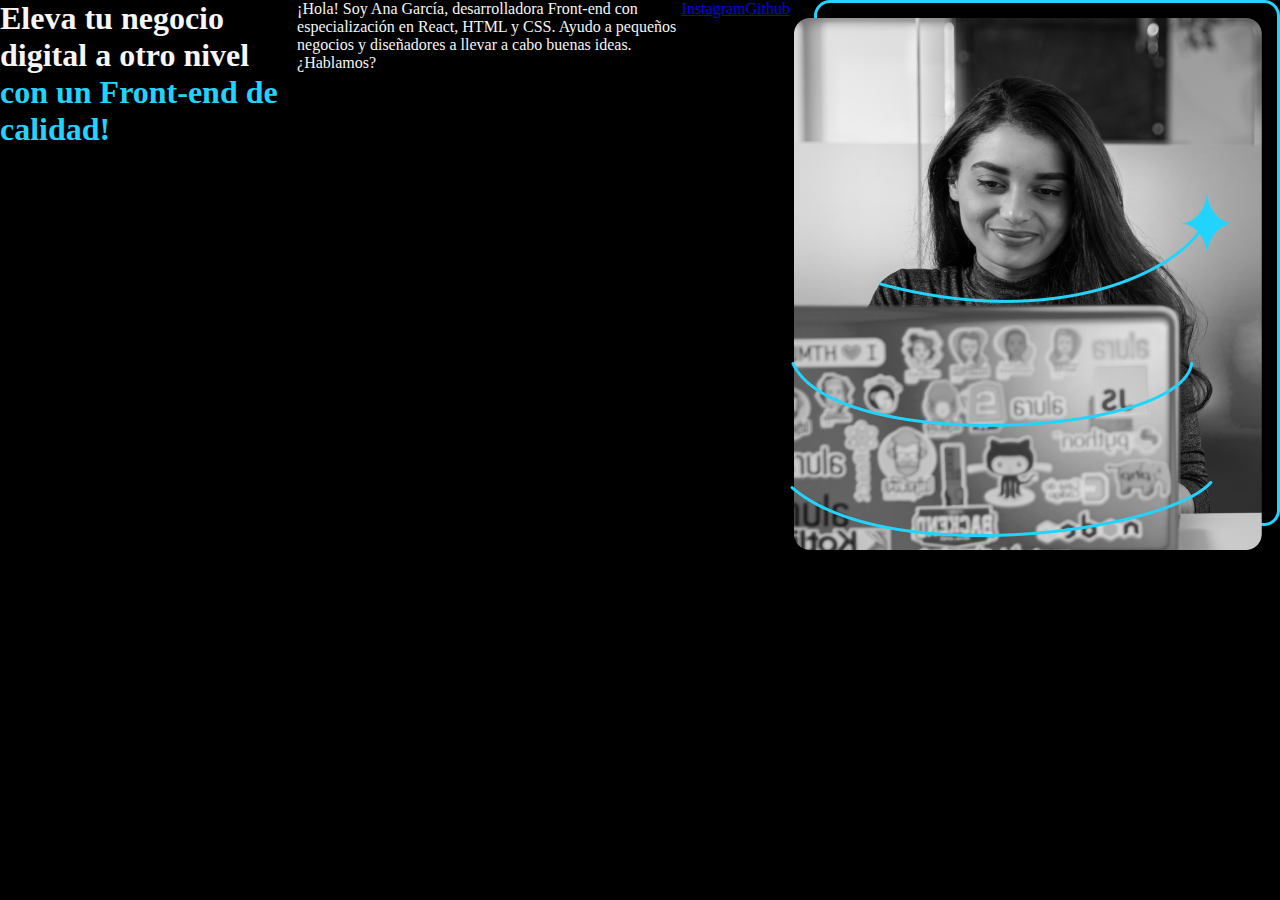
==== index.html @ c4a5f534 "first commit" ====
<!DOCTYPE html>
<html lang="es">
<head>
    <meta charset="UTF-8">
    <meta name="viewport" content="width=device-width, initial-scale=1.0">
    <title>Portfolio</title>
    <link rel="stylesheet" href="style.css">
</head>
<body>
    <header></header>
    <main class="presentation">
        <h1>
            Eleva tu negocio digital a otro nivel
            <strong class="title-highlight">
                con un Front-end de calidad!
            </strong>
        </h1>
        <p>
            ¡Hola! Soy Ana García, desarrolladora Front-end con especialización en React, HTML y CSS. 
            Ayudo a pequeños negocios y diseñadores a llevar a cabo buenas ideas. ¿Hablamos?
        </p>
        <a href="https://www.instagram.com/">
            Instagram
        </a>
        <a href="https://github.com/">
            Github
        </a>
        <img src="Imagem.png" alt="Imagen de Ana García Trabajando">
    </main>
    <footer></footer>
</body>
</html>
---- style.css ----
*{
    padding: 0;
    margin: 0;
}

body {
    background-color: #000000;
    color: #F6F6F6;
    height: 100vh;
    box-sizing: border-box;
}

.title-highlight{
    color: #22D4FD; 
}

.presentation{
    display: flex;
}
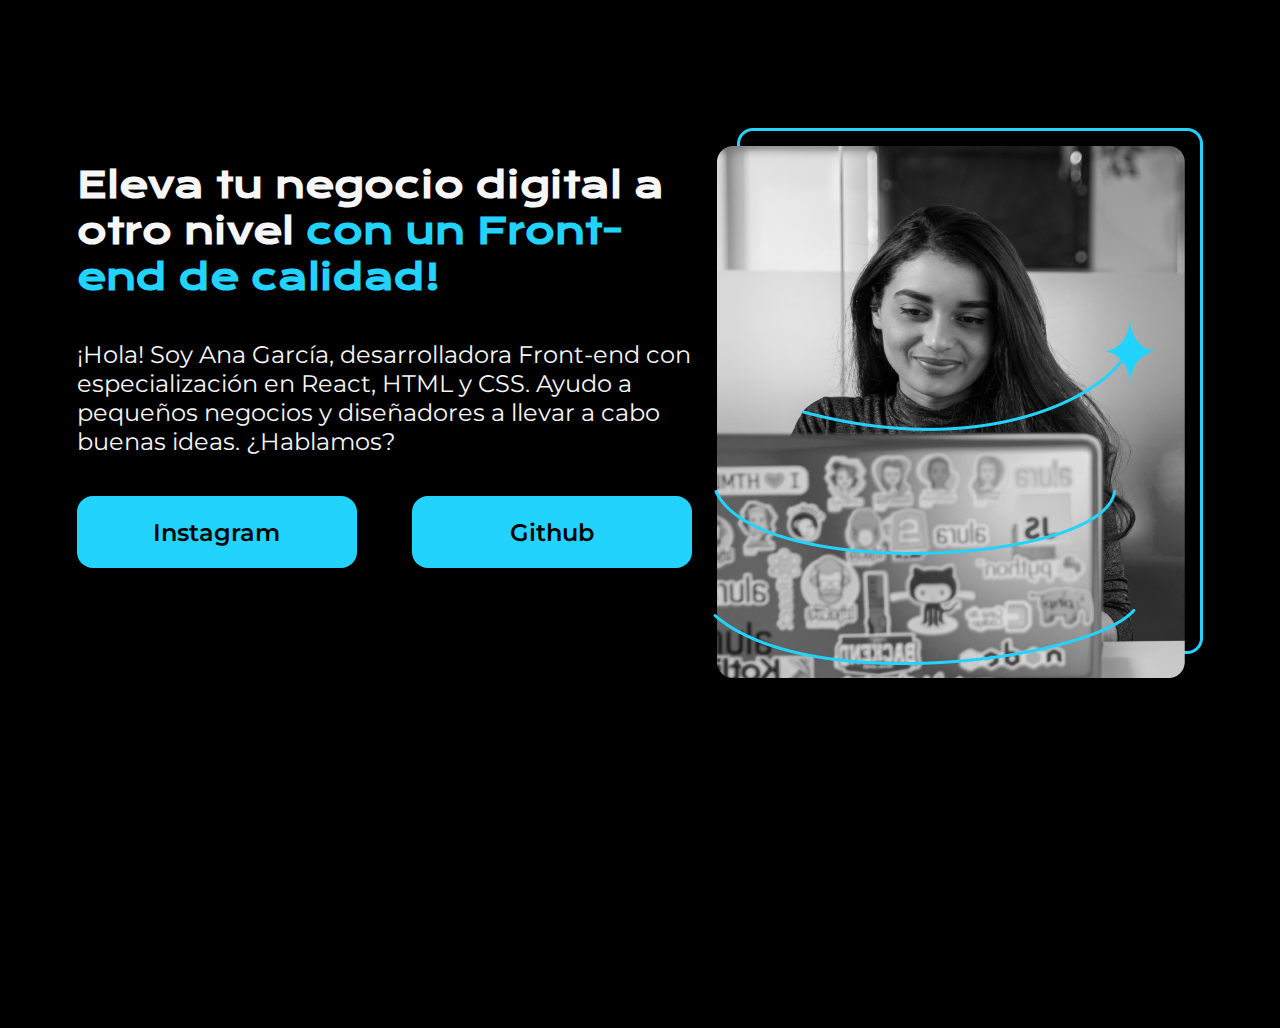
==== commit 87407320: "Changed Fonts, stylized buttons and centered boxes" ====
--- a/index.html
+++ b/index.html
@@ -2,6 +2,7 @@
 <html lang="es">
 <head>
     <meta charset="UTF-8">
+    <meta http-equiv="X-UA-Compatible" content="IE=edge">
     <meta name="viewport" content="width=device-width, initial-scale=1.0">
     <title>Portfolio</title>
     <link rel="stylesheet" href="style.css">
@@ -9,23 +10,27 @@
 <body>
     <header></header>
     <main class="presentation">
-        <h1>
-            Eleva tu negocio digital a otro nivel
-            <strong class="title-highlight">
-                con un Front-end de calidad!
-            </strong>
-        </h1>
-        <p>
-            ¡Hola! Soy Ana García, desarrolladora Front-end con especialización en React, HTML y CSS. 
-            Ayudo a pequeños negocios y diseñadores a llevar a cabo buenas ideas. ¿Hablamos?
-        </p>
-        <a href="https://www.instagram.com/">
-            Instagram
-        </a>
-        <a href="https://github.com/">
-            Github
-        </a>
-        <img src="Imagem.png" alt="Imagen de Ana García Trabajando">
+        <section class="presentation__content">
+            <h1 class="presentation__content__title">
+                Eleva tu negocio digital a otro nivel
+                <strong class="title-highlight">
+                    con un Front-end de calidad!
+                </strong>
+            </h1>
+            <p class="presentation__content__text">
+                ¡Hola! Soy Ana García, desarrolladora Front-end con especialización en React, HTML y CSS. 
+                Ayudo a pequeños negocios y diseñadores a llevar a cabo buenas ideas. ¿Hablamos?
+            </p>
+            <div class="presentation__links">
+                <a class="presentation__links__button" href="https://www.instagram.com/">
+                    Instagram
+                </a>
+                <a class="presentation__links__button" href="https://github.com/">
+                    Github
+                </a>
+            </div>
+        </section>
+        <img class="image" src="Imagem.png" alt="Imagen de Ana García Trabajando">
     </main>
     <footer></footer>
 </body>
--- a/style.css
+++ b/style.css
@@ -1,3 +1,5 @@
+@import url('https://fonts.googleapis.com/css2?family=Krona+One&family=Montserrat:ital,wght@0,100..900;1,100..900&display=swap');
+
 *{
     padding: 0;
     margin: 0;
@@ -16,4 +18,48 @@
 
 .presentation{
     display: flex;
+    align-items: center;
+    margin: 10% 6%;
+    justify-content: space-between;
+}
+
+.presentation__content{
+    width: 615px;
+    height: 482px;
+    display: flex;
+    flex-direction: column;
+    gap: 40px;
+}
+
+.presentation__content__title{
+    font-family: "Krona One", sans-serif;
+    font-size: 36px;
+}
+
+.presentation__content__text{
+    font-size: 24px;
+    font-family: "Montserrat", sans-serif;
+}
+
+.presentation__links{
+    display: flex;
+    justify-content: space-between;
+}
+
+.presentation__links__button{
+    width: 280px;
+    background-color: #22D4FD;
+    text-align: center;
+    padding: 21.5px 0px;
+    border-radius: 16px;
+    font-family: "Montserrat", sans-serif;
+    font-size: 24px;
+    font-weight: 600;
+    text-decoration: none;
+    color: #000000;
+}
+
+.image{
+    width: 488;
+    height: 550;
 }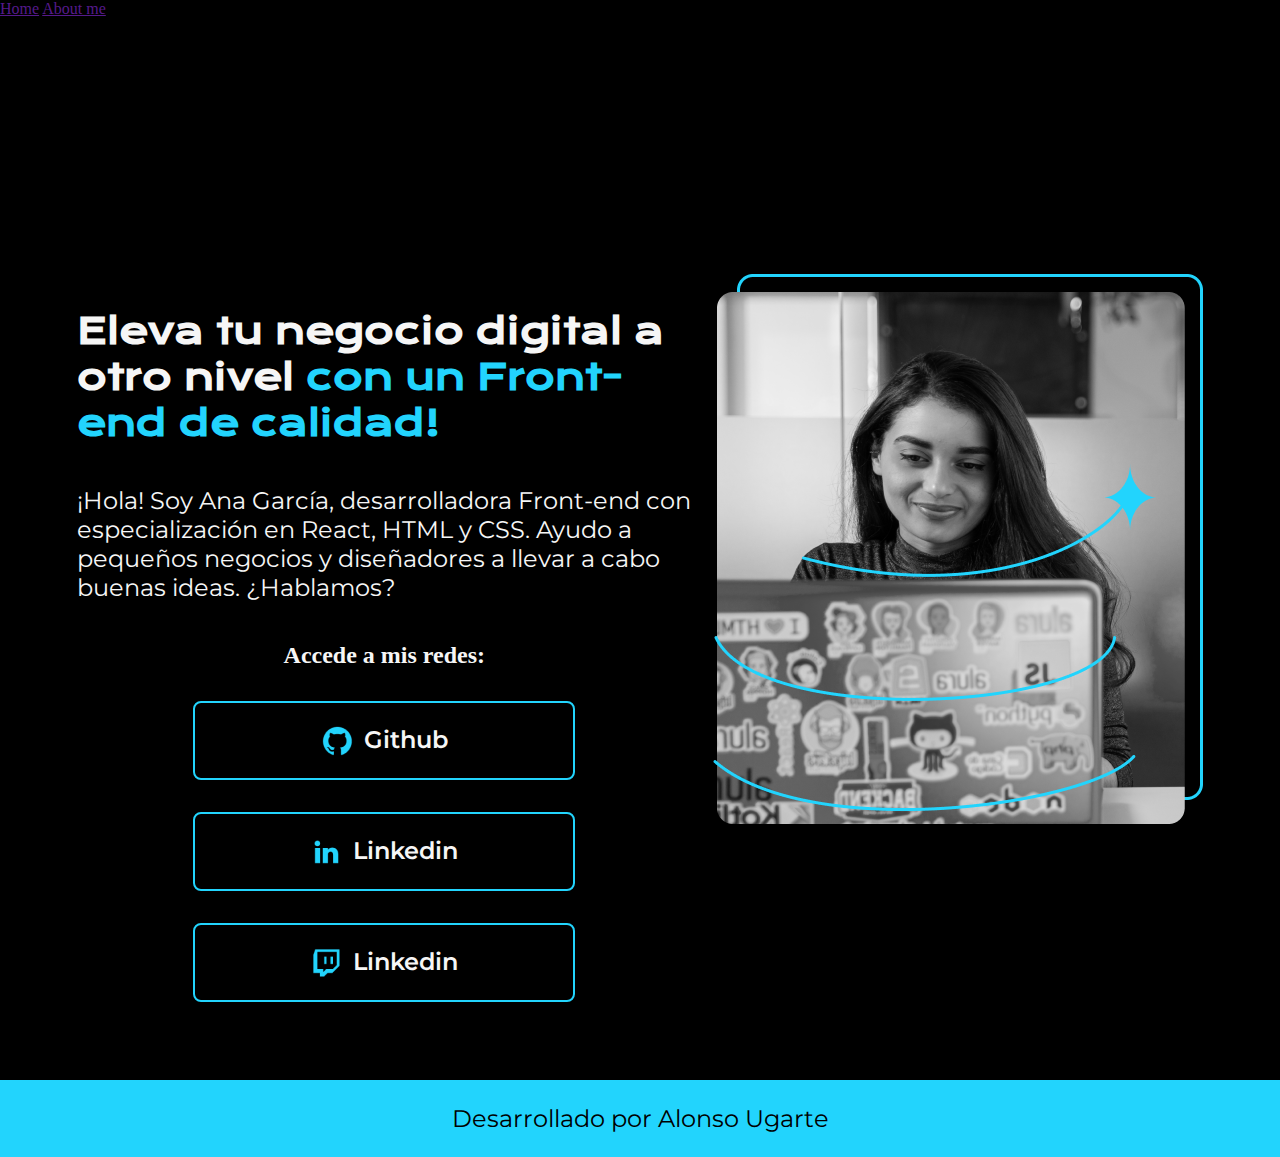
==== commit f3577ace: "Changed Style based on new requirements, added footer and header, added new assets" ====
--- a/index.html
+++ b/index.html
@@ -8,7 +8,12 @@
     <link rel="stylesheet" href="style.css">
 </head>
 <body>
-    <header></header>
+    <header class="header">
+        <nav class="header__menu">
+            <a class="header__menu__link" href="">Home</a>
+            <a class="header__menu__link" href="">About me</a>
+        </nav>
+    </header>
     <main class="presentation">
         <section class="presentation__content">
             <h1 class="presentation__content__title">
@@ -22,17 +27,27 @@
                 Ayudo a pequeños negocios y diseñadores a llevar a cabo buenas ideas. ¿Hablamos?
             </p>
             <div class="presentation__links">
-                <a class="presentation__links__button" href="https://www.instagram.com/">
-                    Instagram
+                <h2 class="presentation__links__subtitle">Accede a mis redes:</h2>
+                <a class="presentation__links__button" href="https://github.com/">
+                    <img src="./assets/github.png" alt="Link to Github">
+                    Github
                 </a>
                 <a class="presentation__links__button" href="https://github.com/">
-                    Github
+                    <img src="./assets/linkedin.png" alt="link to Linkedin">
+                    Linkedin
+                </a>
+                <a class="presentation__links__button" href="https://www.twitch.tv/">
+                    <img src="./assets/twitch.png" alt="link to Twitch">
+                    Linkedin
                 </a>
             </div>
         </section>
-        <img class="image" src="Imagem.png" alt="Imagen de Ana García Trabajando">
+        <img class="image" src="assets/Imagem.png" alt="Imagen de Ana García Trabajando">
     </main>
-    <footer></footer>
+    <footer class="footer">
+        <p>Desarrollado por Alonso Ugarte</p>
+    </footer>
+
 </body>
 </html>
 
--- a/style.css
+++ b/style.css
@@ -8,7 +8,6 @@
 body {
     background-color: #000000;
     color: #F6F6F6;
-    height: 100vh;
     box-sizing: border-box;
 }
 
@@ -19,7 +18,7 @@
 .presentation{
     display: flex;
     align-items: center;
-    margin: 10% 6%;
+    margin: 20% 6%;
     justify-content: space-between;
 }
 
@@ -44,22 +43,47 @@
 .presentation__links{
     display: flex;
     justify-content: space-between;
+    flex-direction: column;
+    align-items: center;
+    gap: 32px;
 }
 
+.presentation__links_subtitle{
+    font-family: "Krona One", sans-serif;
+    font-size: 24px;
+    font-weight: 400;
+}
 .presentation__links__button{
-    width: 280px;
-    background-color: #22D4FD;
+    width: 378px;
     text-align: center;
     padding: 21.5px 0px;
-    border-radius: 16px;
+    border-radius: 8px;
     font-family: "Montserrat", sans-serif;
     font-size: 24px;
     font-weight: 600;
     text-decoration: none;
-    color: #000000;
+    color: #F6F6F6;
+    border: 2px solid #22D4FD;
+    display: flex;
+    justify-content: center;
+    gap: 10px;
+
+}
+.presentation__links__button:hover{
+    background-color: #272727;
 }
 
 .image{
     width: 488;
     height: 550;
+}
+
+.footer{
+    background-color: #22D4FD;
+    padding: 24px;
+    color: #000000;
+    text-align: center;
+    font-family: "Montserrat", sans-serif;
+    font-size: 24px;
+    font-weight: 400;
 }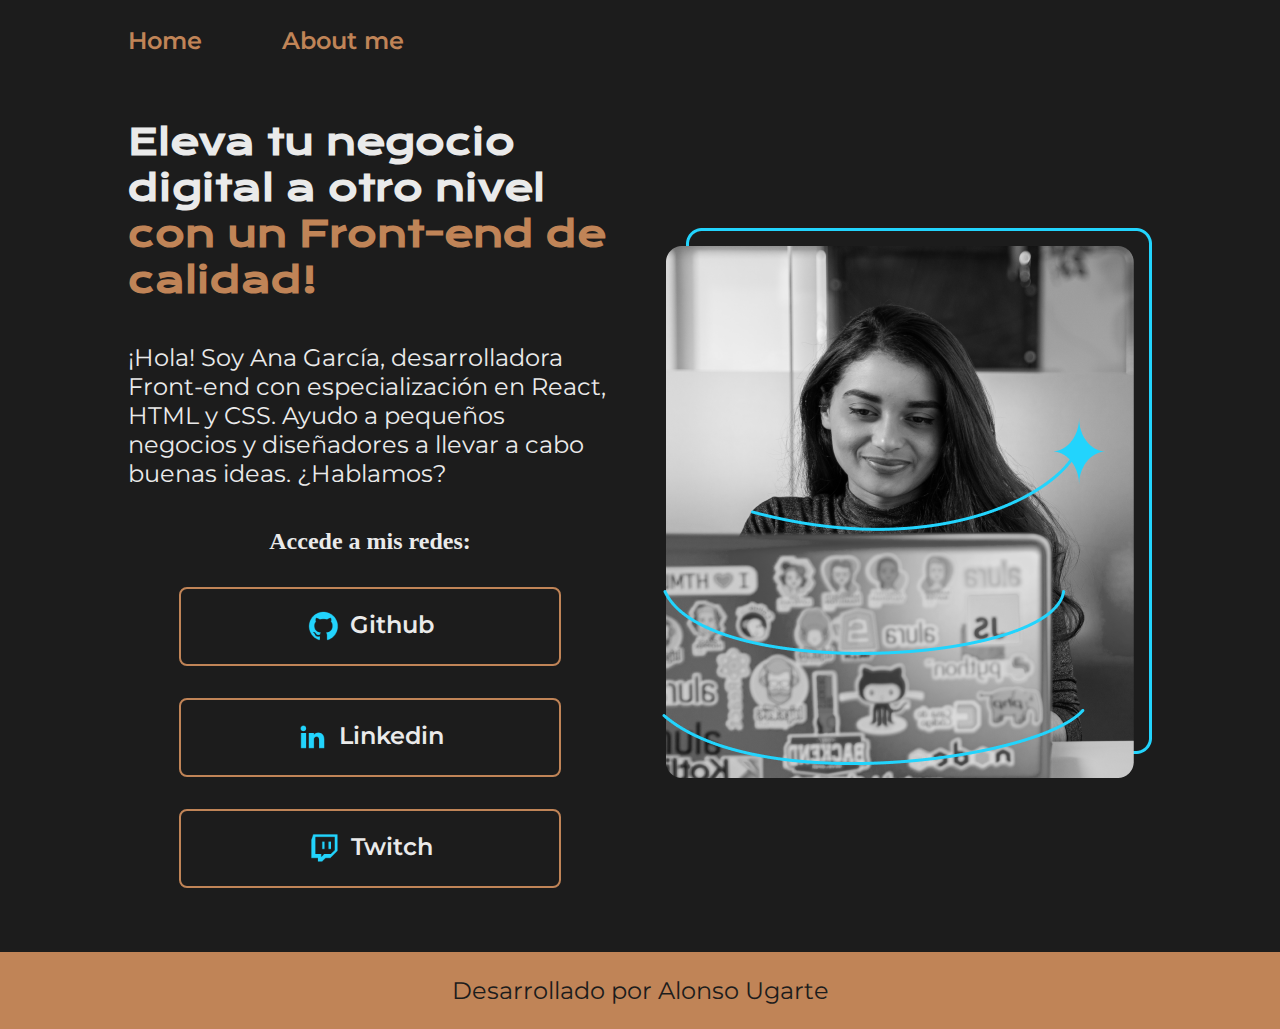
==== commit ee3a2307: "Added Variables and changed theme colors" ====
--- a/index.html
+++ b/index.html
@@ -5,13 +5,13 @@
     <meta http-equiv="X-UA-Compatible" content="IE=edge">
     <meta name="viewport" content="width=device-width, initial-scale=1.0">
     <title>Portfolio</title>
-    <link rel="stylesheet" href="style.css">
+    <link rel="stylesheet" href="styles/style.css">
 </head>
 <body>
     <header class="header">
         <nav class="header__menu">
-            <a class="header__menu__link" href="">Home</a>
-            <a class="header__menu__link" href="">About me</a>
+            <a class="header__menu__link" href="index.html">Home</a>
+            <a class="header__menu__link" href="about.html">About me</a>
         </nav>
     </header>
     <main class="presentation">
@@ -38,7 +38,7 @@
                 </a>
                 <a class="presentation__links__button" href="https://www.twitch.tv/">
                     <img src="./assets/twitch.png" alt="link to Twitch">
-                    Linkedin
+                    Twitch
                 </a>
             </div>
         </section>
--- a/styles/style.css
+++ b/styles/style.css
@@ -0,0 +1,110 @@
+@import url('https://fonts.googleapis.com/css2?family=Krona+One&family=Montserrat:ital,wght@0,100..900;1,100..900&display=swap');
+
+:root{
+    --color-background: #1C1C1C;  /* Charcoal Black */
+    --color-text: #EAEAEA;  /* Neutral Off-White */
+    --color-highlight: #C08457;  /* Soft Bronze */
+    --color-hover: #A35D3B;  /* Deep Bronze */
+
+    --font-monserrat: "Montserrat", sans-serif;
+    --font_krona: "Krona One", sans-serif;
+}
+*{
+    padding: 0;
+    margin: 0;
+}
+
+body {
+    background-color: var(--color-background);
+    color: var(--color-text);
+    box-sizing: border-box;
+}
+
+.header{
+    padding: 2% 0% 0% 10%;
+}
+.header__menu{
+    display: flex;
+    gap: 80px;
+    
+}
+.header__menu__link{
+    font-family: var(--font-monserrat);
+    font-size: 24px;
+    font-weight: 600;
+    color:var(--color-highlight);
+    text-decoration: none;
+}
+.presentation{
+    display: flex;
+    align-items: center;
+    padding: 5% 10%;
+    justify-content: space-between;
+    gap: 50px;
+}
+
+
+.presentation__content{
+    width: 615px;
+    display: flex;
+    flex-direction: column;
+    gap: 40px;
+}
+
+.presentation__content__title{
+    font-family: var(--font_krona);
+    font-size: 36px;
+}
+
+.title-highlight{
+    color: var(--color-highlight) 
+}
+
+.presentation__content__text{
+    font-size: 24px;
+    font-family: var(--font-monserrat);
+}
+
+.presentation__links{
+    display: flex;
+    justify-content: space-between;
+    flex-direction: column;
+    align-items: center;
+    gap: 32px;
+}
+
+.presentation__links_subtitle{
+    font-family: var(--font_krona);
+    font-size: 24px;
+    font-weight: 400;
+}
+.presentation__links__button{
+    width: 378px;
+    text-align: center;
+    padding: 21.5px 0px;
+    border-radius: 8px;
+    font-family: var(--font-monserrat);
+    font-size: 24px;
+    font-weight: 600;
+    text-decoration: none;
+    color: var(--color-text);
+    border: 2px solid var(--color-highlight);
+    display: flex;
+    justify-content: center;
+    gap: 10px;
+
+}
+.presentation__links__button:hover{
+    background-color: var(--color-hover);
+}
+
+
+.footer{
+    background-color: var(--color-highlight);
+    padding: 24px;
+    color: var(--color-background);
+    text-align: center;
+    font-family: var(--font-monserrat);
+    font-size: 24px;
+    font-weight: 400;
+}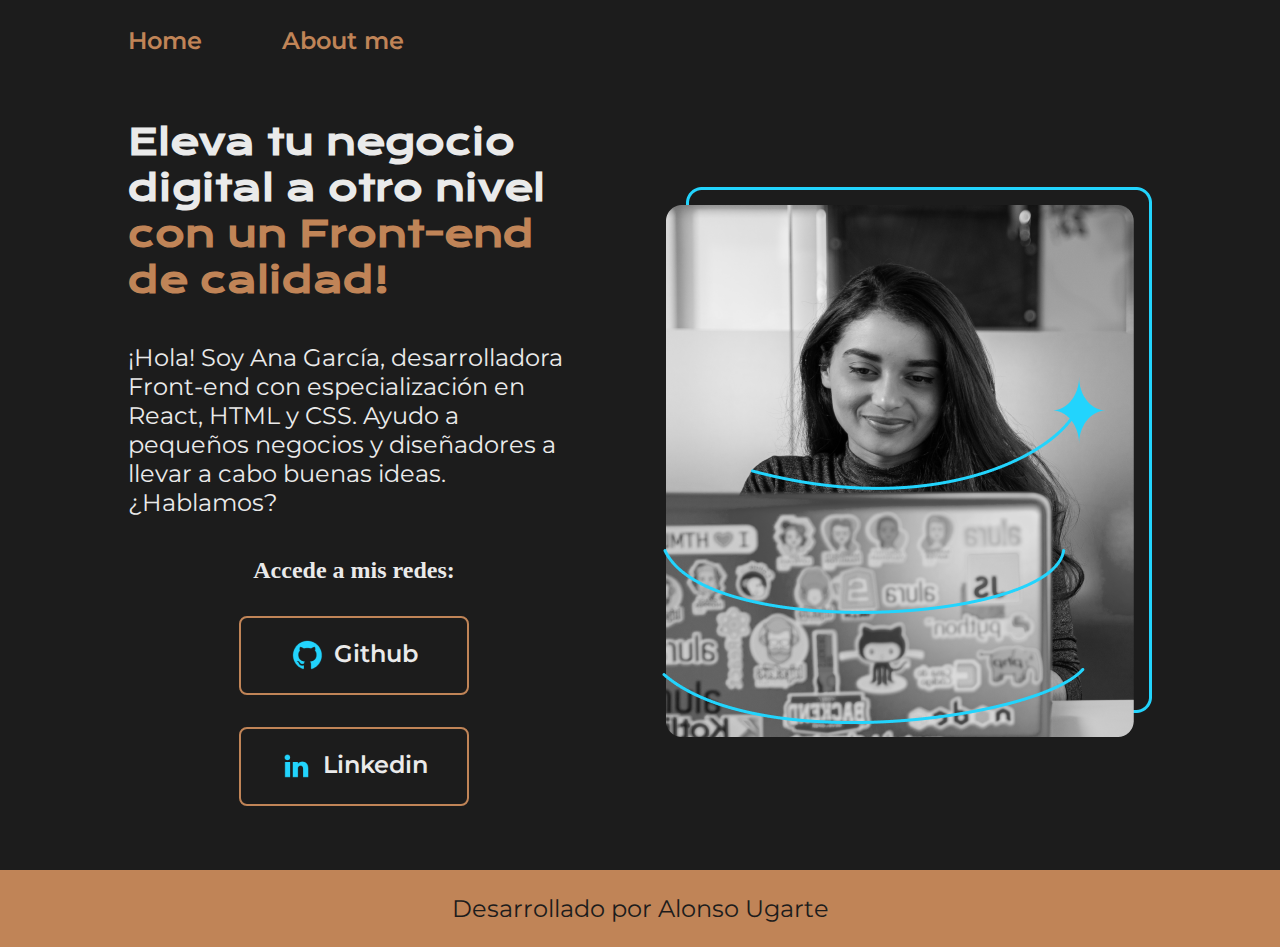
==== commit f27e6434: "Added Responsiveness for mobile devices" ====
--- a/index.html
+++ b/index.html
@@ -36,10 +36,6 @@
                     <img src="./assets/linkedin.png" alt="link to Linkedin">
                     Linkedin
                 </a>
-                <a class="presentation__links__button" href="https://www.twitch.tv/">
-                    <img src="./assets/twitch.png" alt="link to Twitch">
-                    Twitch
-                </a>
             </div>
         </section>
         <img class="image" src="assets/Imagem.png" alt="Imagen de Ana García Trabajando">
--- a/styles/style.css
+++ b/styles/style.css
@@ -25,12 +25,12 @@
 }
 .header__menu{
     display: flex;
-    gap: 80px;
+    gap: 5rem;
     
 }
 .header__menu__link{
     font-family: var(--font-monserrat);
-    font-size: 24px;
+    font-size: 1.5rem;
     font-weight: 600;
     color:var(--color-highlight);
     text-decoration: none;
@@ -40,12 +40,12 @@
     align-items: center;
     padding: 5% 10%;
     justify-content: space-between;
-    gap: 50px;
+    gap: 82px;
 }
 
 
 .presentation__content{
-    width: 615px;
+    width: 50%;
     display: flex;
     flex-direction: column;
     gap: 40px;
@@ -53,7 +53,7 @@
 
 .presentation__content__title{
     font-family: var(--font_krona);
-    font-size: 36px;
+    font-size: 2.25rem;
 }
 
 .title-highlight{
@@ -61,7 +61,7 @@
 }
 
 .presentation__content__text{
-    font-size: 24px;
+    font-size: 1.5rem;
     font-family: var(--font-monserrat);
 }
 
@@ -75,16 +75,16 @@
 
 .presentation__links_subtitle{
     font-family: var(--font_krona);
-    font-size: 24px;
+    font-size: 1.5rem;
     font-weight: 400;
 }
 .presentation__links__button{
-    width: 378px;
+    width: 50%;
     text-align: center;
     padding: 21.5px 0px;
     border-radius: 8px;
     font-family: var(--font-monserrat);
-    font-size: 24px;
+    font-size: 1.5rem;
     font-weight: 600;
     text-decoration: none;
     color: var(--color-text);
@@ -101,10 +101,35 @@
 
 .footer{
     background-color: var(--color-highlight);
-    padding: 24px;
+    padding: 1.5rem;
     color: var(--color-background);
     text-align: center;
     font-family: var(--font-monserrat);
-    font-size: 24px;
+    font-size: 1.5rem;
     font-weight: 400;
+}
+
+.image{
+    width: 50%;
+}
+
+@media (max-width: 1200px){
+
+    .header{
+        padding: 10%;
+        
+    }
+    
+    .header__menu{
+        justify-content: center;
+    }
+
+    .presentation{
+        flex-direction: column-reverse;
+        padding: 5%;
+    }
+
+    .presentation__content{
+        width: auto;
+    }
 }